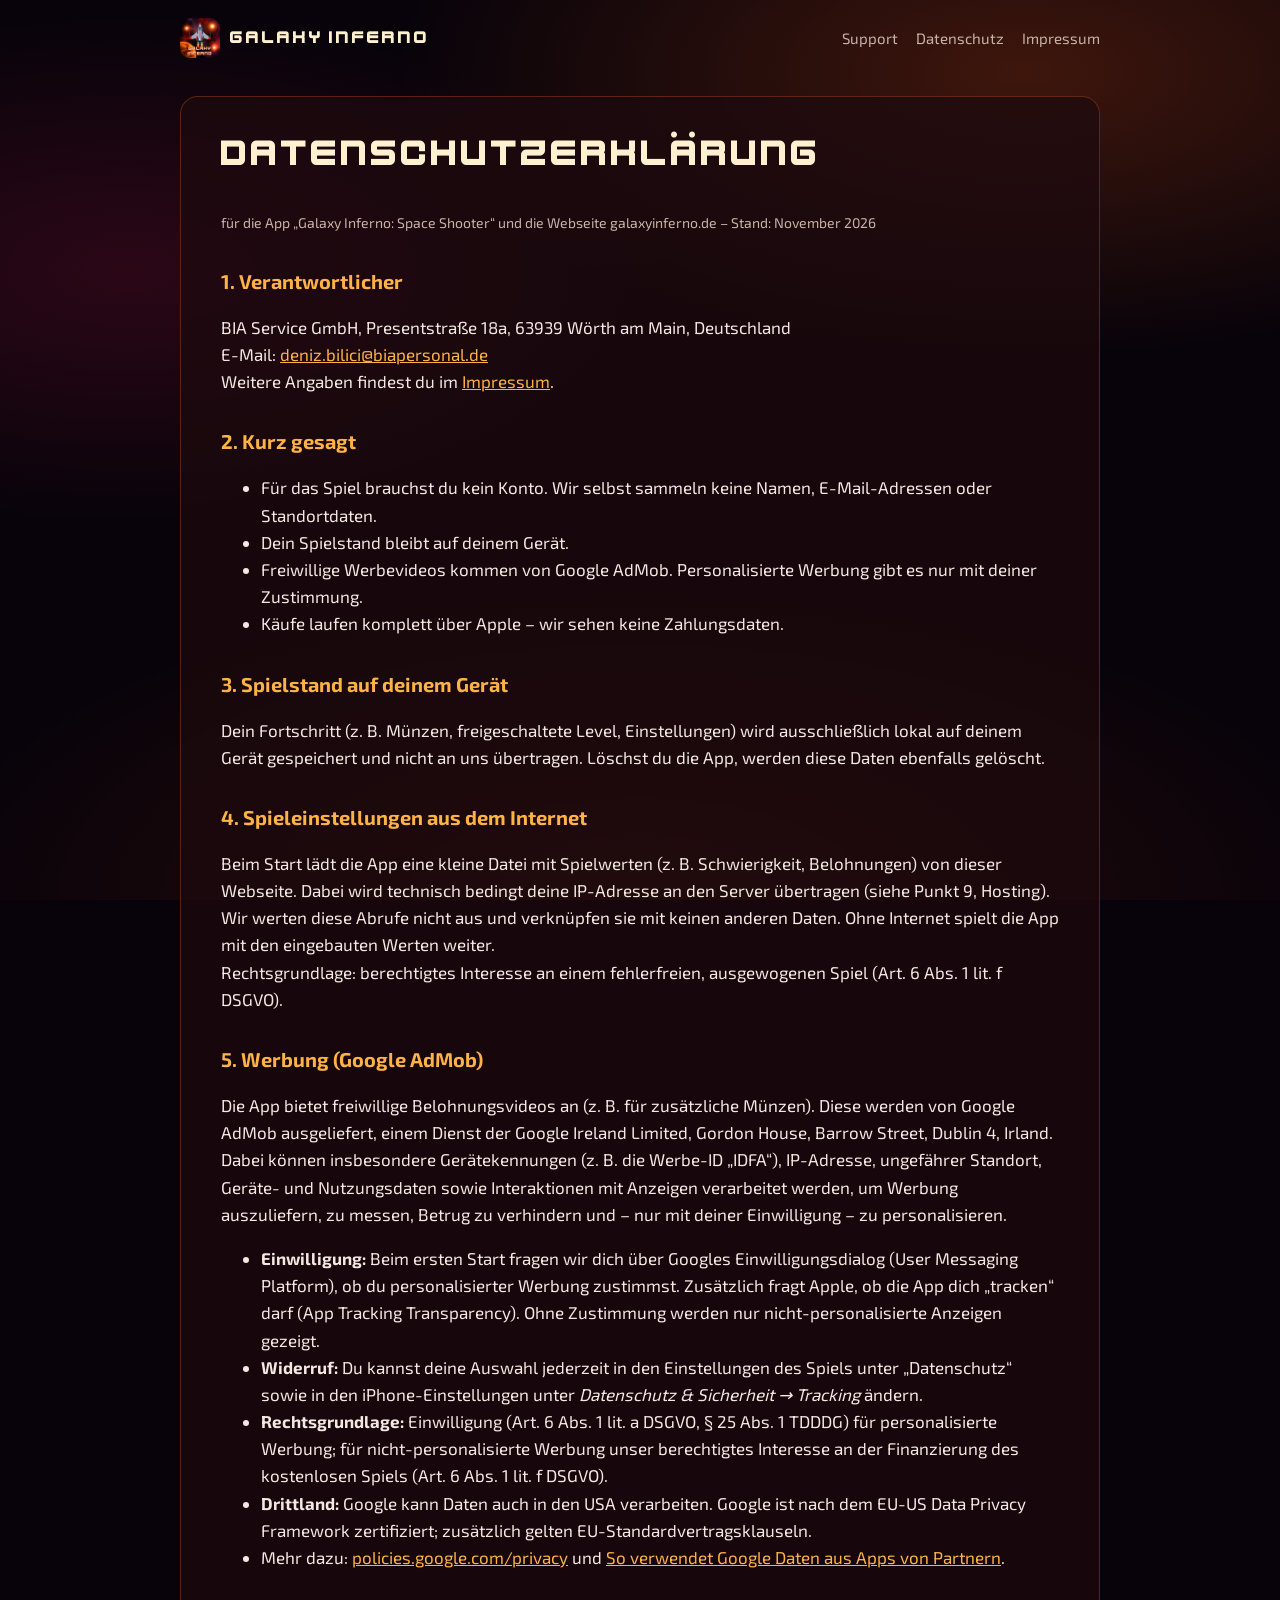
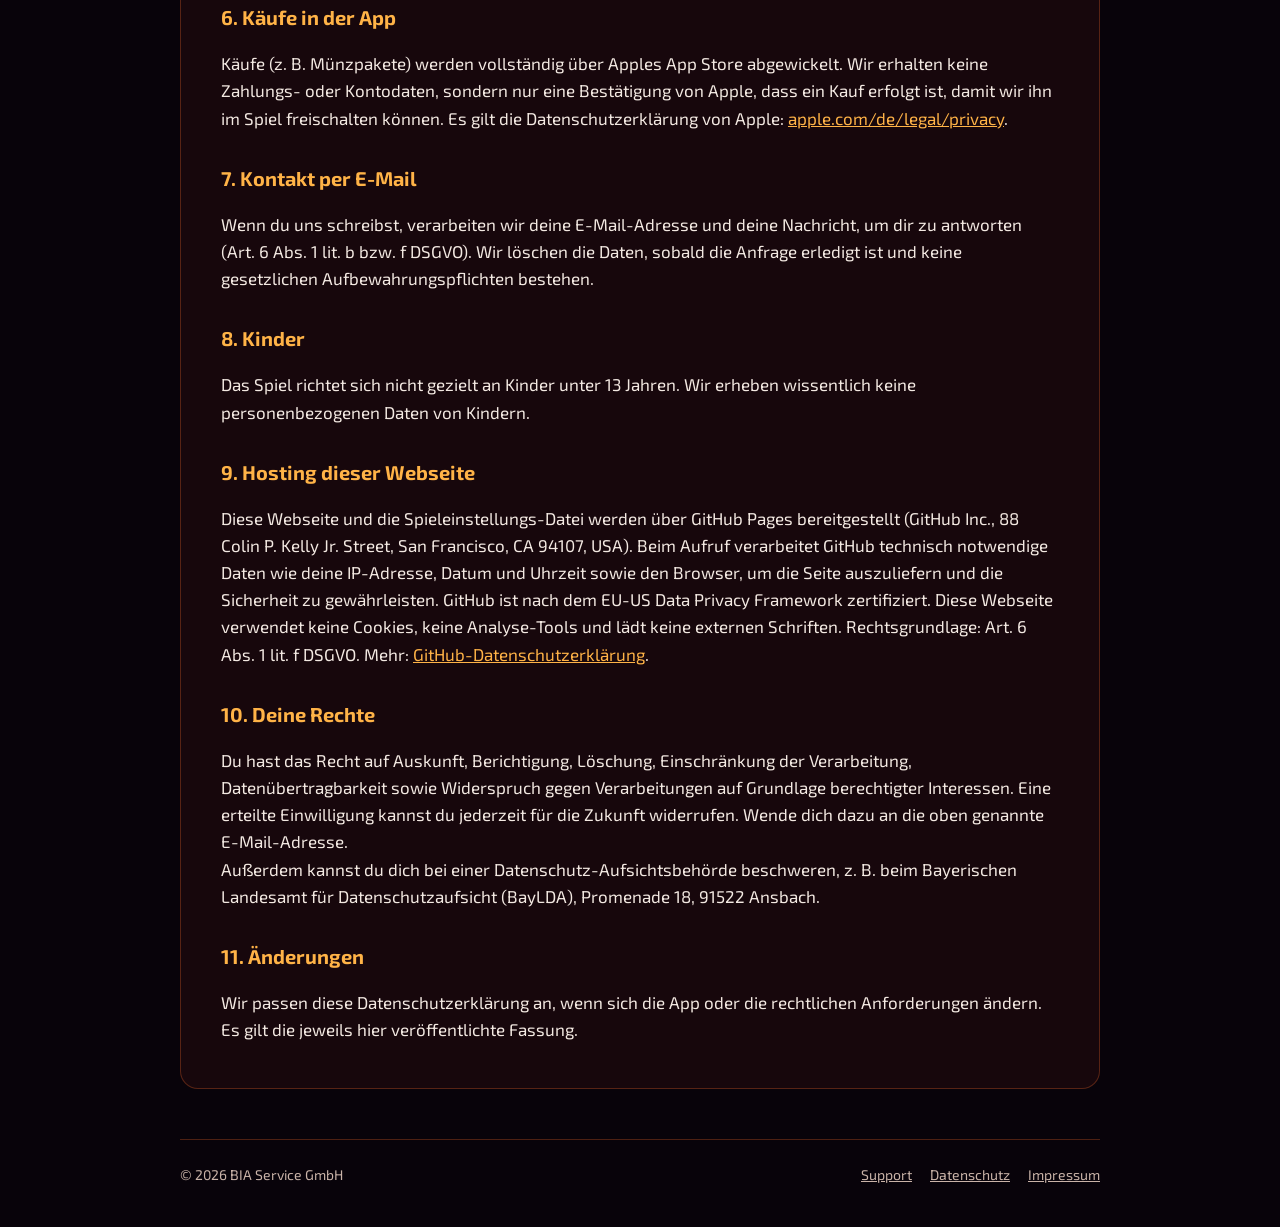
==== datenschutz.html @ a174487b "Erste Version der Webseite" ====
<!doctype html>
<html lang="de">
<head>
<meta charset="utf-8">
<meta name="viewport" content="width=device-width, initial-scale=1, viewport-fit=cover">
<title>Datenschutz – Galaxy Inferno</title>
<meta name="description" content="Datenschutzerklärung für die App und Webseite Galaxy Inferno.">
<link rel="icon" type="image/png" href="img/favicon.png">
<link rel="apple-touch-icon" href="img/apple-touch-icon.png">
<link rel="stylesheet" href="style.css">
</head>
<body>
<div class="wrap">
<nav>
  <a class="brand" href="index.html"><img src="img/apple-touch-icon.png" alt="">GALAXY INFERNO</a>
  <div class="links"><a href="support.html">Support</a><a href="datenschutz.html">Datenschutz</a><a href="impressum.html">Impressum</a></div>
</nav>

<section class="doc">
<h1>Datenschutz&shy;erklärung</h1>
<p class="small">für die App „Galaxy Inferno: Space Shooter“ und die Webseite galaxyinferno.de – Stand: November 2026</p>

<h2>1. Verantwortlicher</h2>
<p>BIA Service GmbH, Presentstraße 18a, 63939 Wörth am Main, Deutschland<br>
E-Mail: <a href="mailto:deniz.bilici@biapersonal.de">deniz.bilici@biapersonal.de</a><br>
Weitere Angaben findest du im <a href="impressum.html">Impressum</a>.</p>

<h2>2. Kurz gesagt</h2>
<ul>
<li>Für das Spiel brauchst du kein Konto. Wir selbst sammeln keine Namen, E-Mail-Adressen oder Standortdaten.</li>
<li>Dein Spielstand bleibt auf deinem Gerät.</li>
<li>Freiwillige Werbevideos kommen von Google AdMob. Personalisierte Werbung gibt es nur mit deiner Zustimmung.</li>
<li>Käufe laufen komplett über Apple – wir sehen keine Zahlungsdaten.</li>
</ul>

<h2>3. Spielstand auf deinem Gerät</h2>
<p>Dein Fortschritt (z. B. Münzen, freigeschaltete Level, Einstellungen) wird ausschließlich lokal auf deinem Gerät gespeichert und nicht an uns übertragen. Löschst du die App, werden diese Daten ebenfalls gelöscht.</p>

<h2>4. Spieleinstellungen aus dem Internet</h2>
<p>Beim Start lädt die App eine kleine Datei mit Spielwerten (z. B. Schwierigkeit, Belohnungen) von dieser Webseite. Dabei wird technisch bedingt deine IP-Adresse an den Server übertragen (siehe Punkt 9, Hosting). Wir werten diese Abrufe nicht aus und verknüpfen sie mit keinen anderen Daten. Ohne Internet spielt die App mit den eingebauten Werten weiter.<br>
Rechtsgrundlage: berechtigtes Interesse an einem fehlerfreien, ausgewogenen Spiel (Art. 6 Abs. 1 lit. f DSGVO).</p>

<h2>5. Werbung (Google AdMob)</h2>
<p>Die App bietet freiwillige Belohnungsvideos an (z. B. für zusätzliche Münzen). Diese werden von Google AdMob ausgeliefert, einem Dienst der Google Ireland Limited, Gordon House, Barrow Street, Dublin 4, Irland. Dabei können insbesondere Gerätekennungen (z. B. die Werbe-ID „IDFA“), IP-Adresse, ungefährer Standort, Geräte- und Nutzungsdaten sowie Interaktionen mit Anzeigen verarbeitet werden, um Werbung auszuliefern, zu messen, Betrug zu verhindern und – nur mit deiner Einwilligung – zu personalisieren.</p>
<ul>
<li><strong>Einwilligung:</strong> Beim ersten Start fragen wir dich über Googles Einwilligungsdialog (User Messaging Platform), ob du personalisierter Werbung zustimmst. Zusätzlich fragt Apple, ob die App dich „tracken“ darf (App Tracking Transparency). Ohne Zustimmung werden nur nicht-personalisierte Anzeigen gezeigt.</li>
<li><strong>Widerruf:</strong> Du kannst deine Auswahl jederzeit in den Einstellungen des Spiels unter „Datenschutz“ sowie in den iPhone-Einstellungen unter <em>Datenschutz &amp; Sicherheit → Tracking</em> ändern.</li>
<li><strong>Rechtsgrundlage:</strong> Einwilligung (Art. 6 Abs. 1 lit. a DSGVO, § 25 Abs. 1 TDDDG) für personalisierte Werbung; für nicht-personalisierte Werbung unser berechtigtes Interesse an der Finanzierung des kostenlosen Spiels (Art. 6 Abs. 1 lit. f DSGVO).</li>
<li><strong>Drittland:</strong> Google kann Daten auch in den USA verarbeiten. Google ist nach dem EU-US Data Privacy Framework zertifiziert; zusätzlich gelten EU-Standardvertragsklauseln.</li>
<li>Mehr dazu: <a href="https://policies.google.com/privacy" rel="noopener">policies.google.com/privacy</a> und <a href="https://policies.google.com/technologies/partner-sites" rel="noopener">So verwendet Google Daten aus Apps von Partnern</a>.</li>
</ul>

<h2>6. Käufe in der App</h2>
<p>Käufe (z. B. Münzpakete) werden vollständig über Apples App Store abgewickelt. Wir erhalten keine Zahlungs- oder Kontodaten, sondern nur eine Bestätigung von Apple, dass ein Kauf erfolgt ist, damit wir ihn im Spiel freischalten können. Es gilt die Datenschutzerklärung von Apple: <a href="https://www.apple.com/de/legal/privacy/" rel="noopener">apple.com/de/legal/privacy</a>.</p>

<h2>7. Kontakt per E-Mail</h2>
<p>Wenn du uns schreibst, verarbeiten wir deine E-Mail-Adresse und deine Nachricht, um dir zu antworten (Art. 6 Abs. 1 lit. b bzw. f DSGVO). Wir löschen die Daten, sobald die Anfrage erledigt ist und keine gesetzlichen Aufbewahrungspflichten bestehen.</p>

<h2>8. Kinder</h2>
<p>Das Spiel richtet sich nicht gezielt an Kinder unter 13 Jahren. Wir erheben wissentlich keine personenbezogenen Daten von Kindern.</p>

<h2>9. Hosting dieser Webseite</h2>
<p>Diese Webseite und die Spieleinstellungs-Datei werden über GitHub Pages bereitgestellt (GitHub Inc., 88 Colin P. Kelly Jr. Street, San Francisco, CA 94107, USA). Beim Aufruf verarbeitet GitHub technisch notwendige Daten wie deine IP-Adresse, Datum und Uhrzeit sowie den Browser, um die Seite auszuliefern und die Sicherheit zu gewährleisten. GitHub ist nach dem EU-US Data Privacy Framework zertifiziert. Diese Webseite verwendet keine Cookies, keine Analyse-Tools und lädt keine externen Schriften. Rechtsgrundlage: Art. 6 Abs. 1 lit. f DSGVO. Mehr: <a href="https://docs.github.com/de/site-policy/privacy-policies/github-general-privacy-statement" rel="noopener">GitHub-Datenschutzerklärung</a>.</p>

<h2>10. Deine Rechte</h2>
<p>Du hast das Recht auf Auskunft, Berichtigung, Löschung, Einschränkung der Verarbeitung, Datenübertragbarkeit sowie Widerspruch gegen Verarbeitungen auf Grundlage berechtigter Interessen. Eine erteilte Einwilligung kannst du jederzeit für die Zukunft widerrufen. Wende dich dazu an die oben genannte E-Mail-Adresse.<br>
Außerdem kannst du dich bei einer Datenschutz-Aufsichtsbehörde beschweren, z. B. beim Bayerischen Landesamt für Datenschutzaufsicht (BayLDA), Promenade 18, 91522 Ansbach.</p>

<h2>11. Änderungen</h2>
<p>Wir passen diese Datenschutzerklärung an, wenn sich die App oder die rechtlichen Anforderungen ändern. Es gilt die jeweils hier veröffentlichte Fassung.</p>
</section>
<footer>
  <span>© 2026 BIA Service GmbH</span>
  <span class="links"><a href="support.html">Support</a><a href="datenschutz.html">Datenschutz</a><a href="impressum.html">Impressum</a></span>
</footer>
</div>
</body>
</html>
---- style.css ----
/* Galaxy Inferno – Webseite (galaxyinferno.de). Schriften liegen lokal (keine Google-Fonts -> DSGVO). */
@font-face { font-family: "Exo 2"; src: url("fonts/Exo2.ttf") format("truetype"); font-weight: 100 900; font-display: swap; }
@font-face { font-family: "Kenvector"; src: url("fonts/kenvector_future.ttf") format("truetype"); font-display: swap; }
:root {
  --bg: #08030a;
  --panel: rgba(30, 10, 14, 0.72);
  --line: rgba(255, 110, 40, 0.28);
  --text: #f3e9e2;
  --muted: #c9b3a8;
  --fire: #ff6a1a;
  --fire2: #ffb347;
  --cream: #fff1cf;
}
* { box-sizing: border-box; }
html { color-scheme: dark; }
body {
  margin: 0;
  font-family: "Exo 2", system-ui, -apple-system, "Segoe UI", Roboto, sans-serif;
  font-size: 17px;
  line-height: 1.6;
  color: var(--text);
  background:
    radial-gradient(ellipse 70% 45% at 80% 8%, rgba(255, 90, 20, 0.22), transparent 70%),
    radial-gradient(ellipse 60% 40% at 10% 30%, rgba(150, 20, 60, 0.25), transparent 70%),
    radial-gradient(ellipse 80% 50% at 50% 100%, rgba(255, 70, 0, 0.14), transparent 70%),
    var(--bg);
  background-attachment: fixed;
  padding: 0 16px;
}
a { color: var(--fire2); }
a:hover { color: var(--cream); }
.wrap { max-width: 920px; margin: 0 auto; }
nav {
  display: flex; flex-wrap: wrap; align-items: center; justify-content: space-between; gap: 12px;
  padding: 18px 0;
}
nav .brand { display: flex; align-items: center; gap: 10px; text-decoration: none; color: var(--cream);
  font-family: "Kenvector", "Exo 2", sans-serif; font-weight: 800; letter-spacing: 0.06em; }
nav .brand img { width: 40px; height: 40px; border-radius: 10px; }
nav .links { display: flex; flex-wrap: wrap; gap: 18px; font-size: 15px; }
nav .links a { color: var(--muted); text-decoration: none; }
nav .links a:hover { color: var(--cream); }

.hero { text-align: center; padding: 40px 0 30px; }
.hero .appicon { width: 168px; height: 168px; border-radius: 38px;
  box-shadow: 0 0 60px rgba(255, 100, 20, 0.45), 0 10px 30px rgba(0, 0, 0, 0.6); }
h1.title {
  font-family: "Kenvector", "Exo 2", sans-serif; font-weight: 900;
  font-size: clamp(40px, 9vw, 76px); line-height: 1.02; margin: 28px 0 8px;
  color: var(--cream); letter-spacing: 0.04em;
  text-shadow: 0 0 2px #d9420a, 0 0 18px rgba(255, 90, 20, 0.8), 0 0 42px rgba(255, 60, 0, 0.5);
}
.sub { font-size: 20px; color: var(--fire2); font-weight: 600; margin: 0 0 18px; }
.lead { max-width: 620px; margin: 0 auto 28px; color: var(--muted); }
.btn {
  display: inline-block; padding: 14px 28px; border-radius: 14px; font-weight: 700; font-size: 18px;
  text-decoration: none; color: #1a0600; background: linear-gradient(180deg, var(--fire2), var(--fire));
  box-shadow: 0 0 24px rgba(255, 106, 26, 0.5);
}
.btn.soon { background: rgba(255, 255, 255, 0.08); color: var(--muted); box-shadow: none; border: 1px solid var(--line); }

.shots { display: grid; grid-template-columns: repeat(3, 1fr); gap: 16px; margin: 40px 0; }
.shots img { width: 100%; border-radius: 18px; border: 1px solid var(--line); box-shadow: 0 10px 30px rgba(0,0,0,0.5); }
@media (max-width: 640px) { .shots { grid-template-columns: 1fr 1fr; } .shots img:nth-child(3) { display: none; } }

.features { display: grid; grid-template-columns: repeat(auto-fit, minmax(240px, 1fr)); gap: 16px; margin: 30px 0 50px; }
.card { background: var(--panel); border: 1px solid var(--line); border-radius: 16px; padding: 18px 20px; }
.card h3 { margin: 0 0 6px; color: var(--cream); font-size: 18px; }
.card p { margin: 0; color: var(--muted); font-size: 15px; }

.doc { background: var(--panel); border: 1px solid var(--line); border-radius: 18px; padding: 28px clamp(18px, 4vw, 40px); margin: 20px 0 50px; }
.doc h1 { font-family: "Kenvector", "Exo 2", sans-serif; color: var(--cream); font-size: clamp(26px, 5vw, 36px); margin-top: 0; }
.doc h2 { color: var(--fire2); font-size: 20px; margin-top: 30px; }
.doc p, .doc li { color: var(--text); }
.doc .small { color: var(--muted); font-size: 14px; }

footer { border-top: 1px solid var(--line); padding: 24px 0 40px; color: var(--muted); font-size: 14px;
  display: flex; flex-wrap: wrap; gap: 8px 22px; justify-content: space-between; }
footer .links { display: flex; flex-wrap: wrap; gap: 18px; }
footer a { color: var(--muted); }
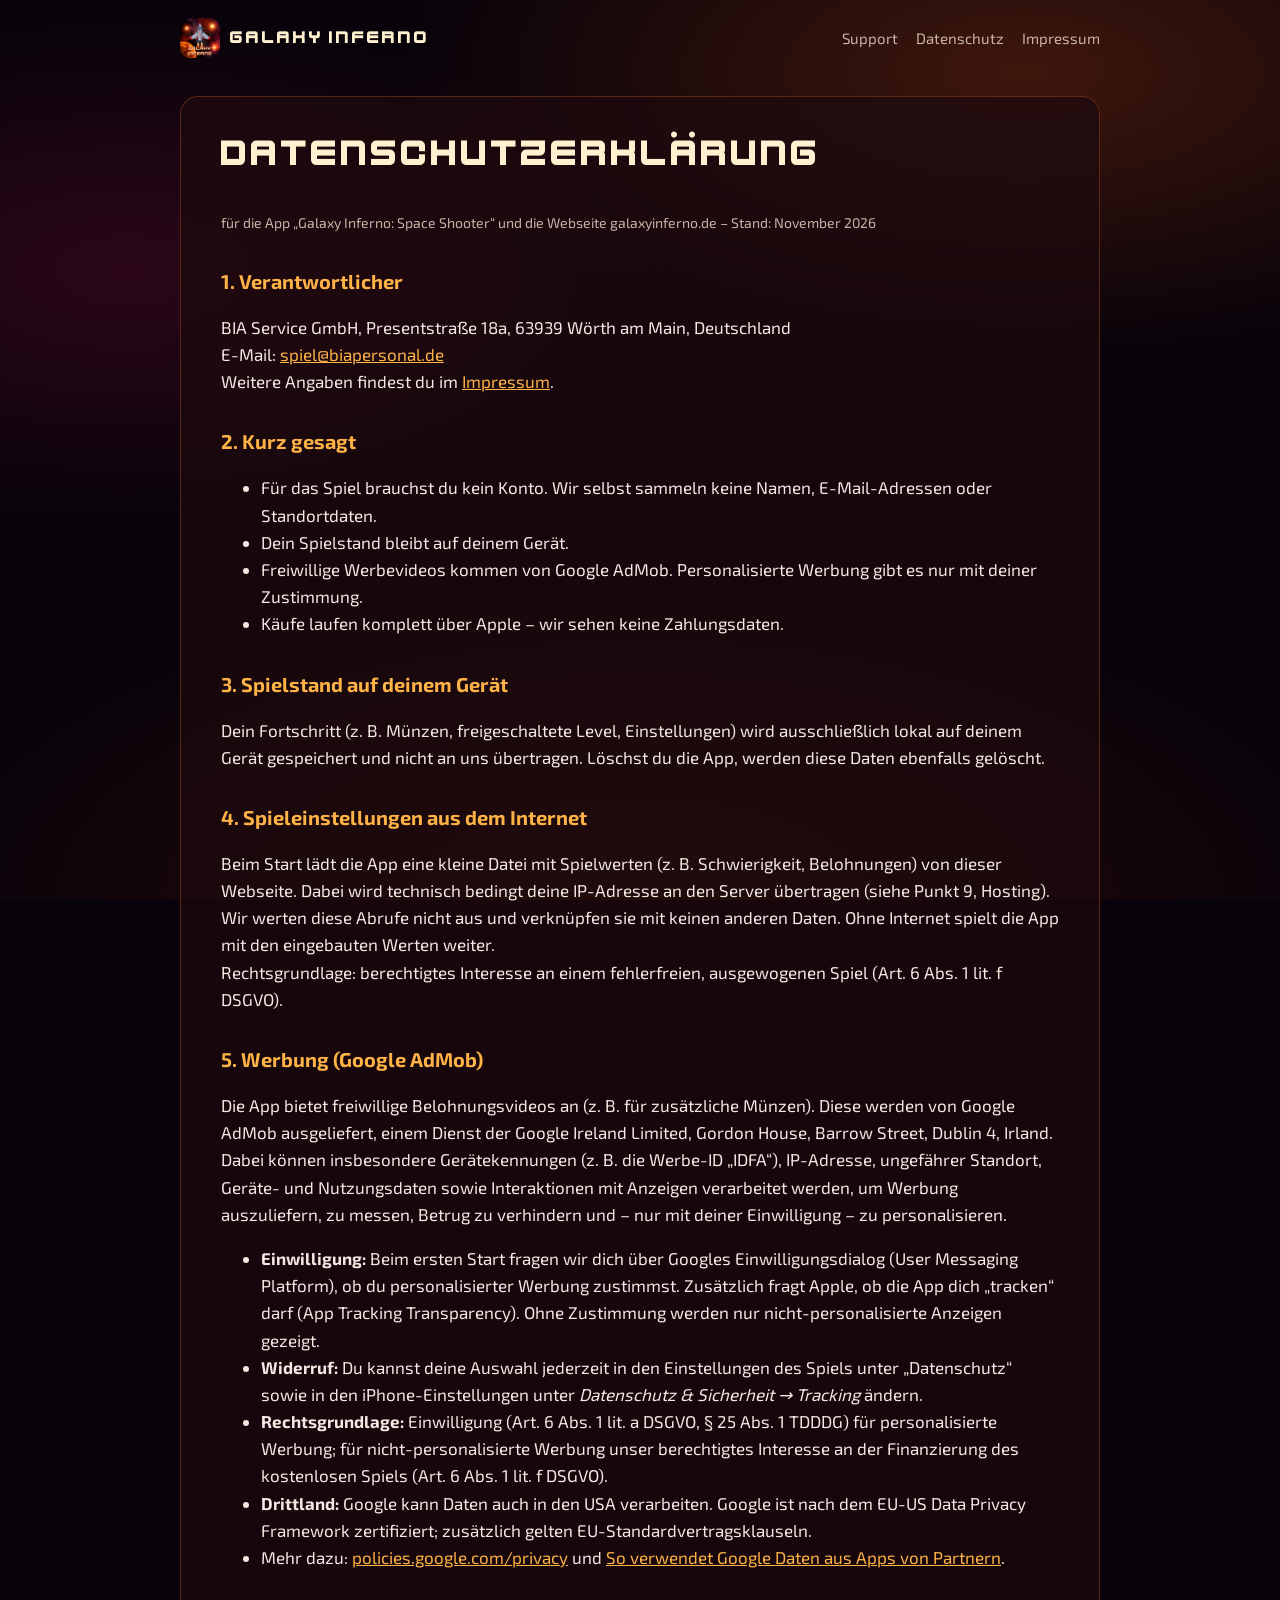
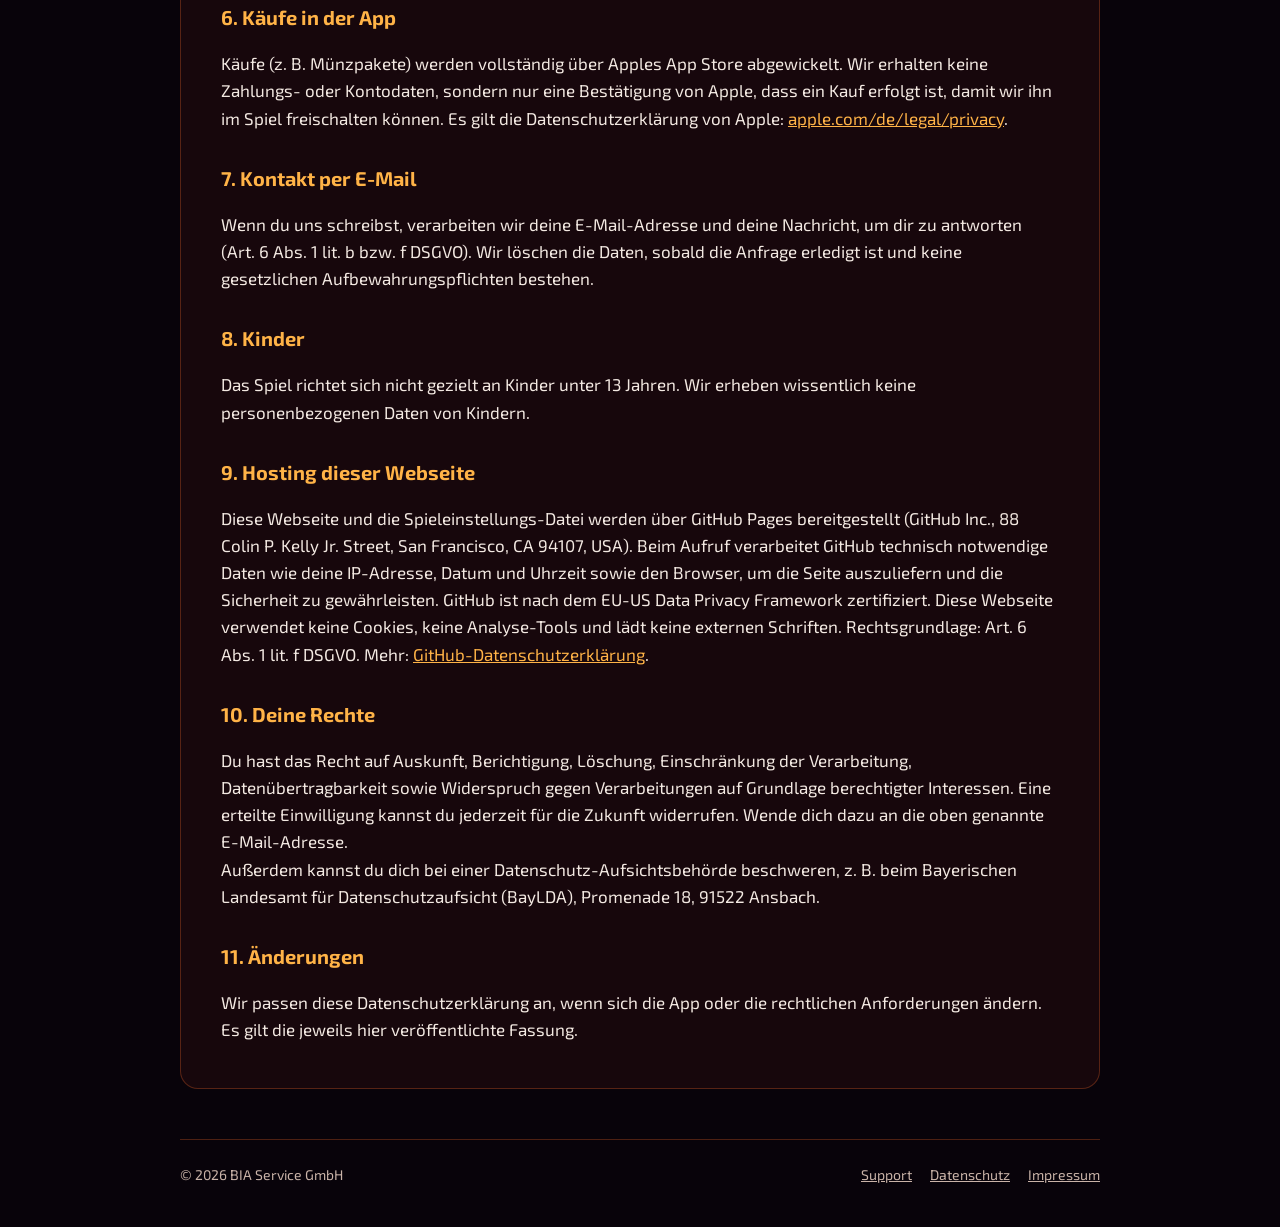
==== commit 82518e11: "Kontakt-Adresse spiel@biapersonal.de" ====
--- a/datenschutz.html
+++ b/datenschutz.html
@@ -22,7 +22,7 @@
 
 <h2>1. Verantwortlicher</h2>
 <p>BIA Service GmbH, Presentstraße 18a, 63939 Wörth am Main, Deutschland<br>
-E-Mail: <a href="mailto:deniz.bilici@biapersonal.de">deniz.bilici@biapersonal.de</a><br>
+E-Mail: <a href="mailto:spiel@biapersonal.de">spiel@biapersonal.de</a><br>
 Weitere Angaben findest du im <a href="impressum.html">Impressum</a>.</p>
 
 <h2>2. Kurz gesagt</h2>
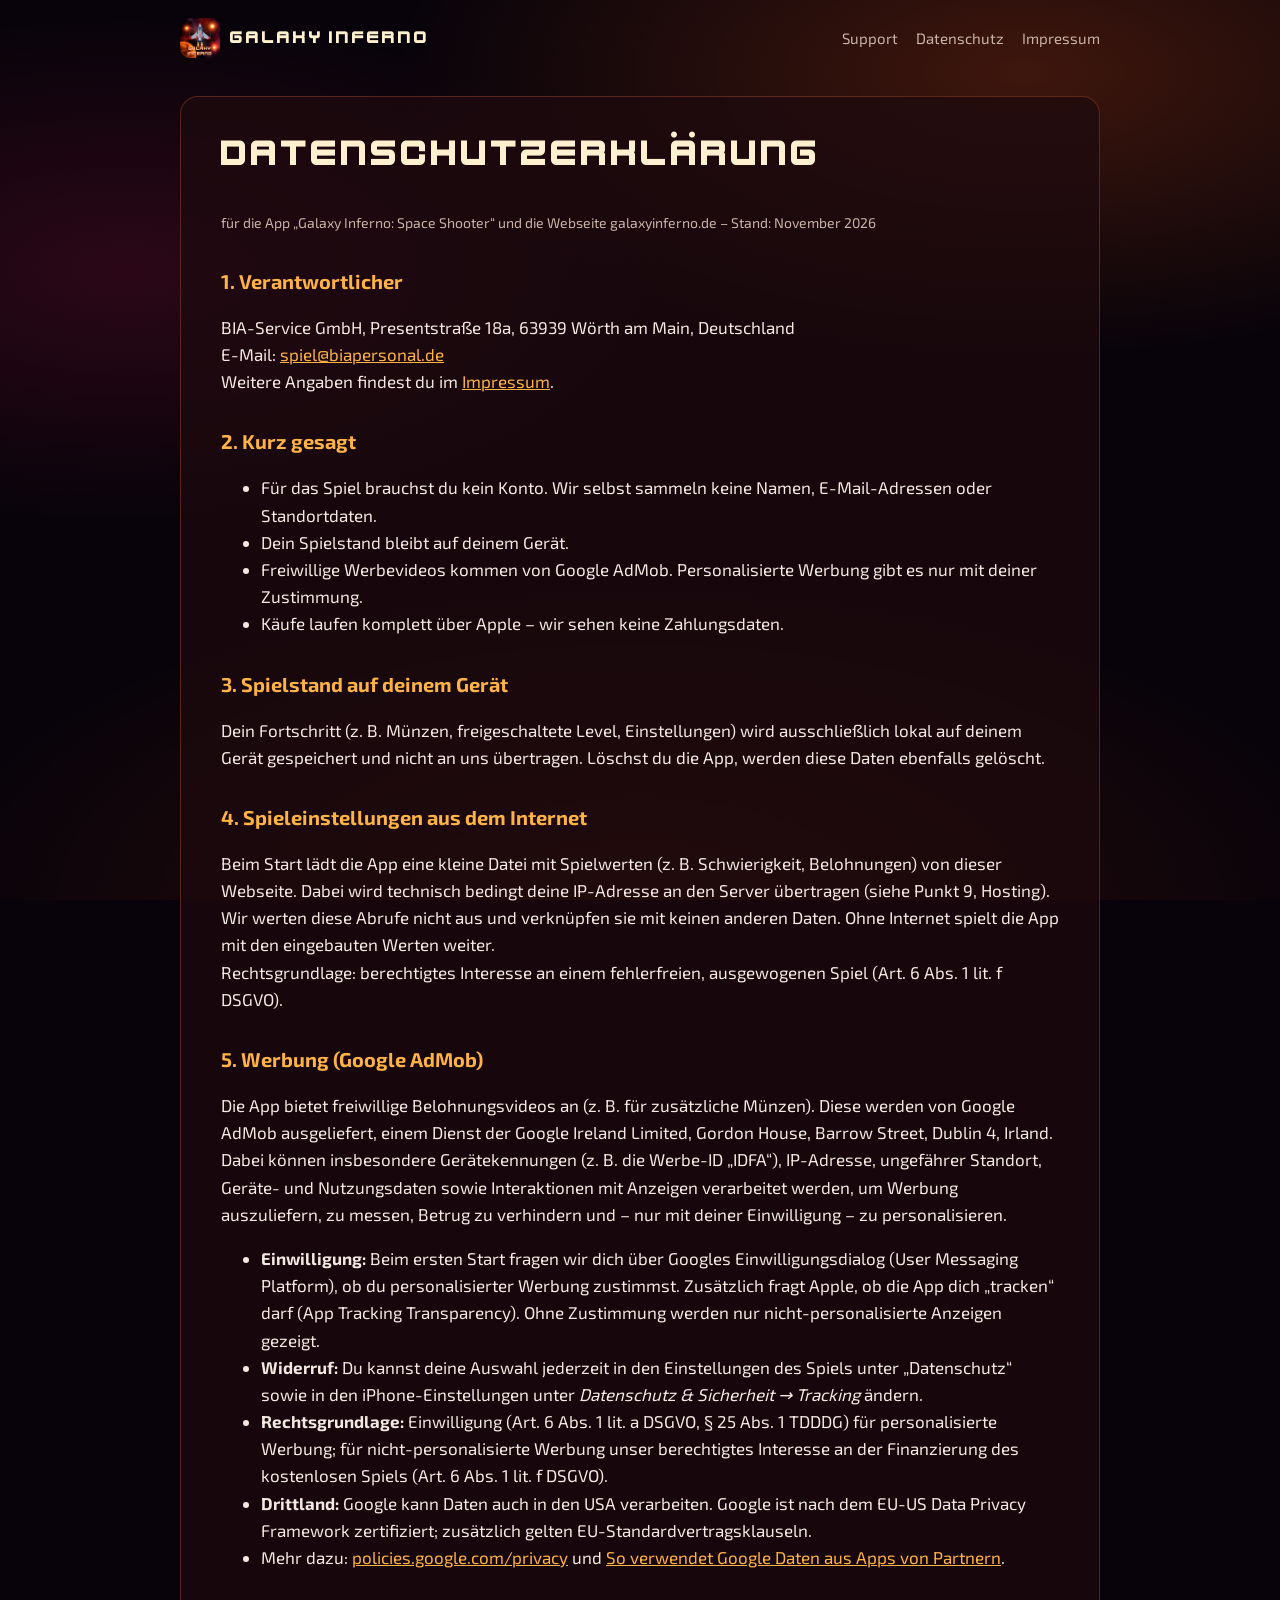
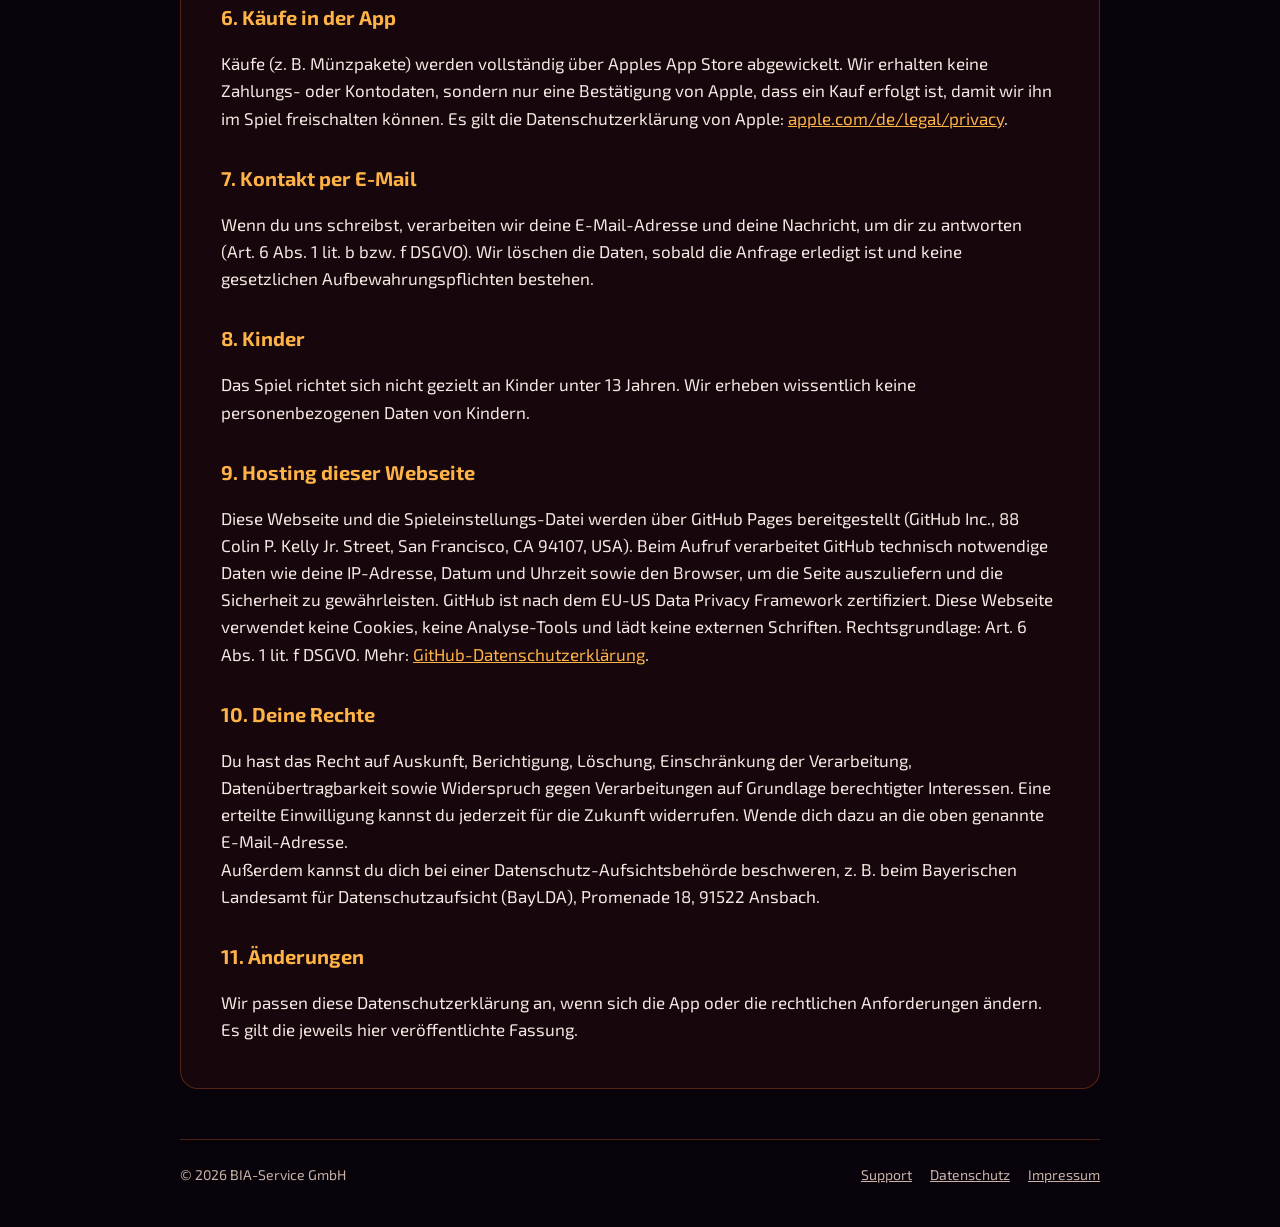
==== commit 2b6a9473: "Firmenname wie im Handelsregister: BIA-Service GmbH" ====
--- a/datenschutz.html
+++ b/datenschutz.html
@@ -21,7 +21,7 @@
 <p class="small">für die App „Galaxy Inferno: Space Shooter“ und die Webseite galaxyinferno.de – Stand: November 2026</p>
 
 <h2>1. Verantwortlicher</h2>
-<p>BIA Service GmbH, Presentstraße 18a, 63939 Wörth am Main, Deutschland<br>
+<p>BIA-Service GmbH, Presentstraße 18a, 63939 Wörth am Main, Deutschland<br>
 E-Mail: <a href="mailto:spiel@biapersonal.de">spiel@biapersonal.de</a><br>
 Weitere Angaben findest du im <a href="impressum.html">Impressum</a>.</p>
 
@@ -70,7 +70,7 @@
 <p>Wir passen diese Datenschutzerklärung an, wenn sich die App oder die rechtlichen Anforderungen ändern. Es gilt die jeweils hier veröffentlichte Fassung.</p>
 </section>
 <footer>
-  <span>© 2026 BIA Service GmbH</span>
+  <span>© 2026 BIA-Service GmbH</span>
   <span class="links"><a href="support.html">Support</a><a href="datenschutz.html">Datenschutz</a><a href="impressum.html">Impressum</a></span>
 </footer>
 </div>
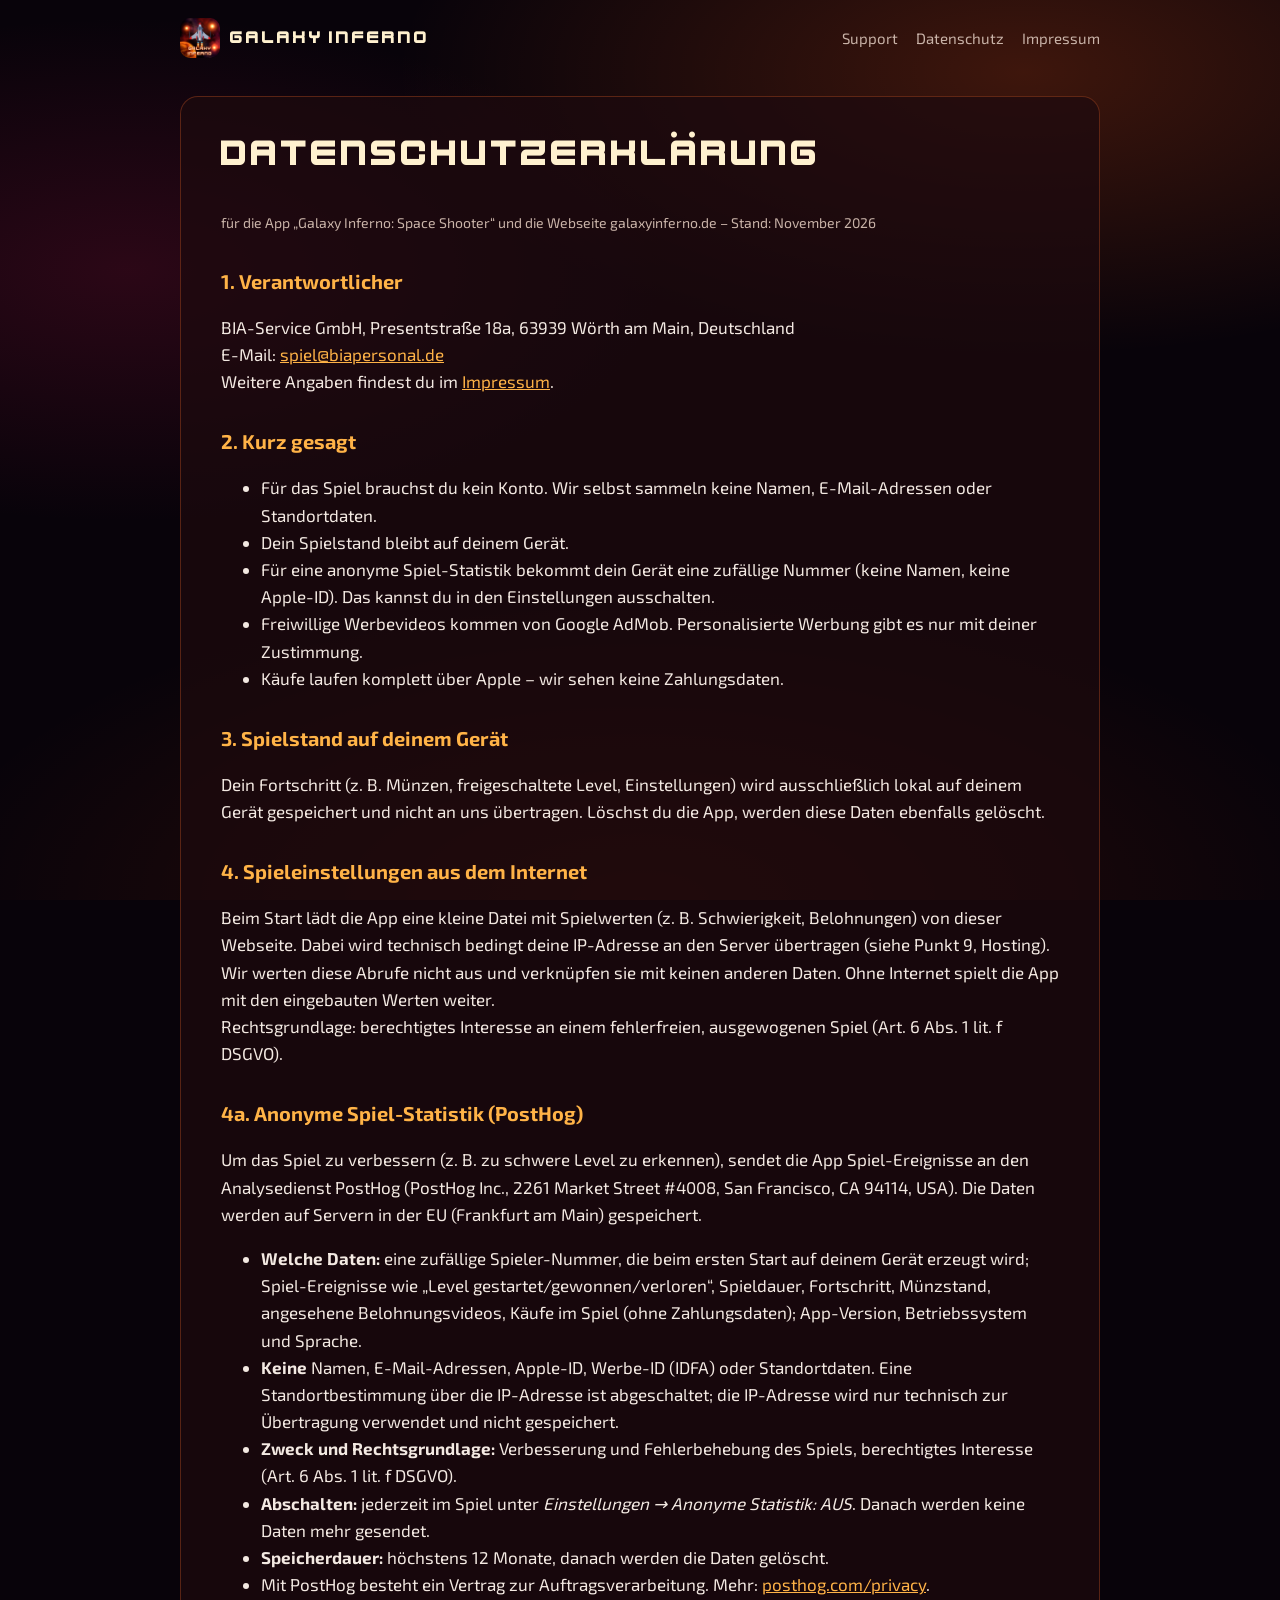
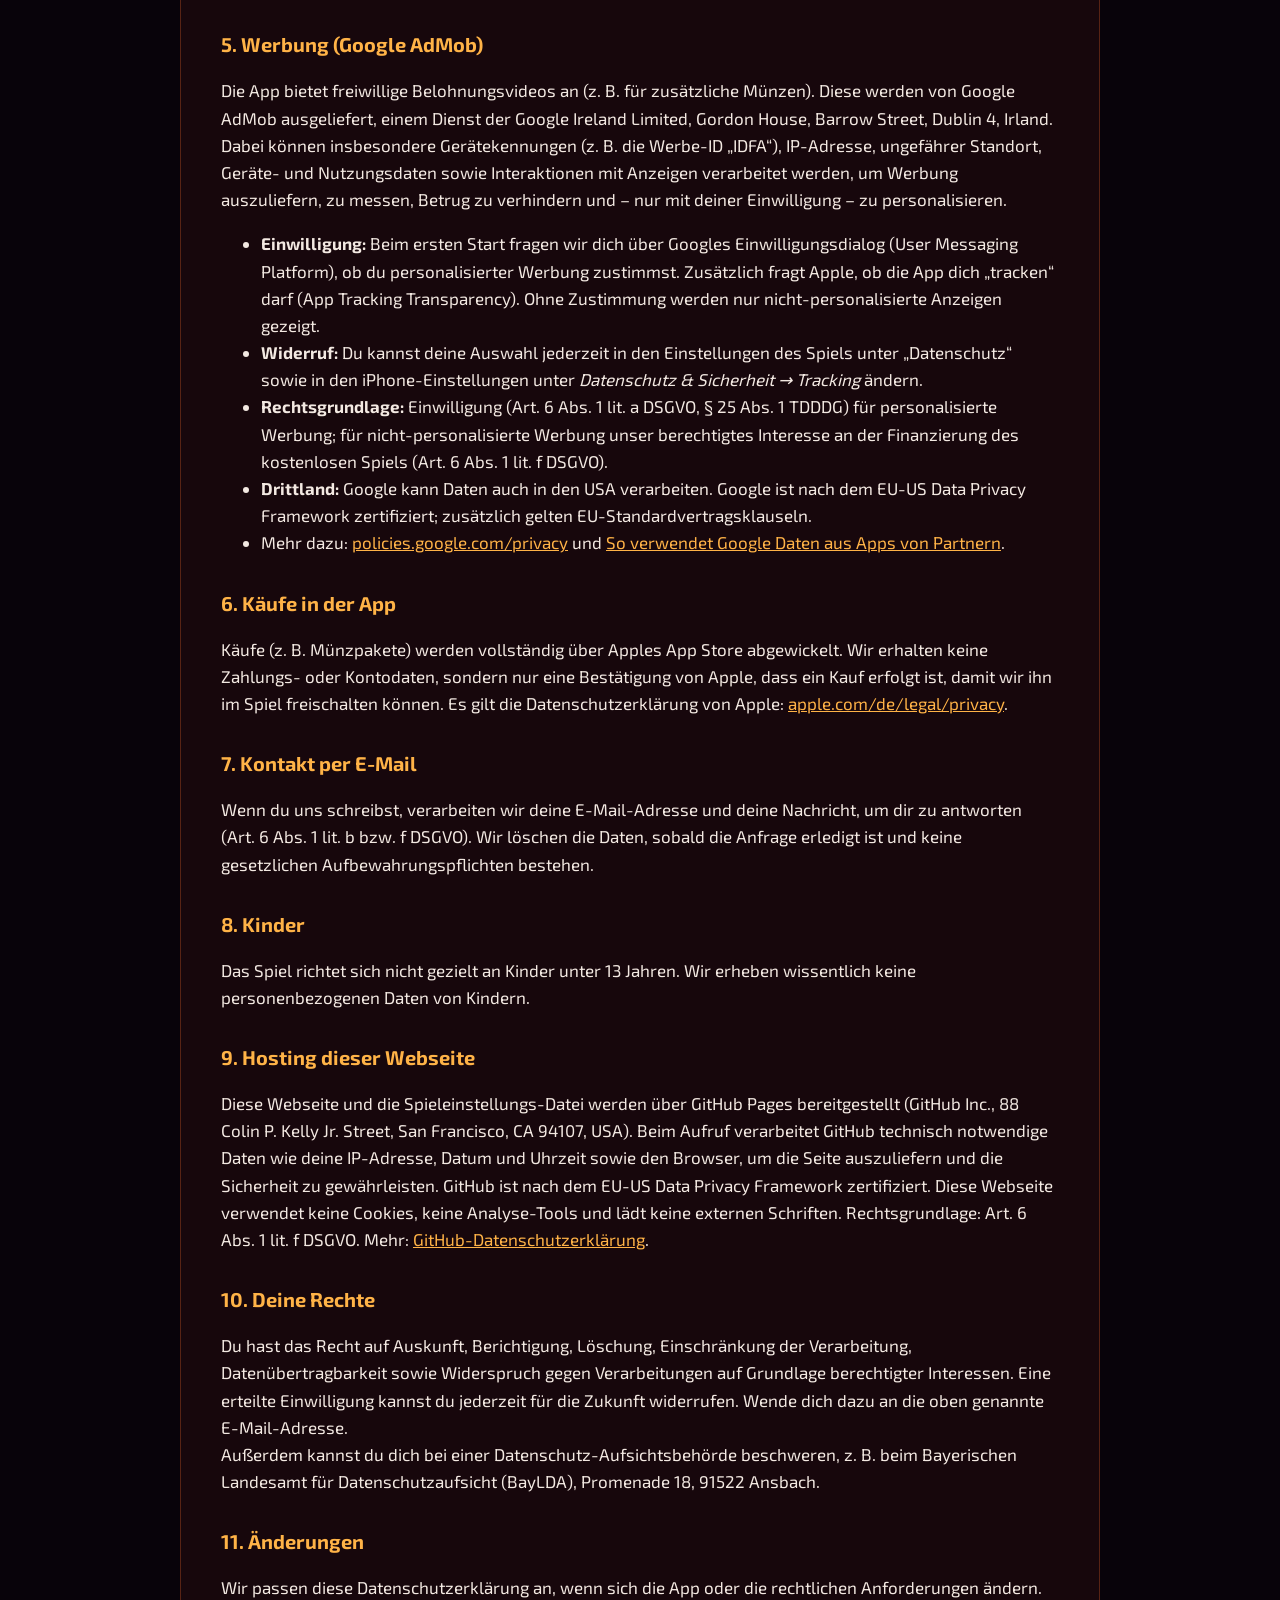
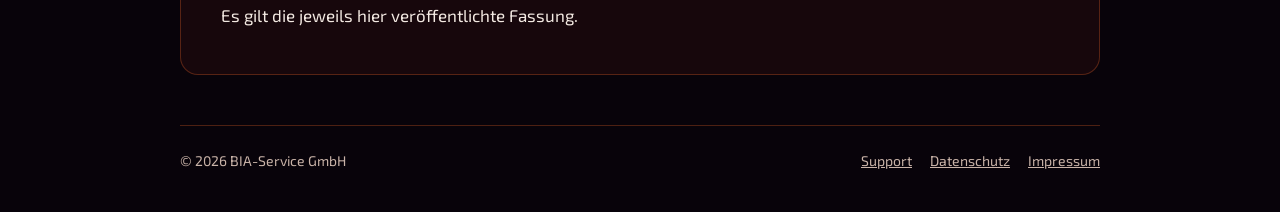
==== commit 803e04e4: "Datenschutz: anonyme Spiel-Statistik (PostHog EU)" ====
--- a/datenschutz.html
+++ b/datenschutz.html
@@ -29,6 +29,7 @@
 <ul>
 <li>Für das Spiel brauchst du kein Konto. Wir selbst sammeln keine Namen, E-Mail-Adressen oder Standortdaten.</li>
 <li>Dein Spielstand bleibt auf deinem Gerät.</li>
+<li>Für eine anonyme Spiel-Statistik bekommt dein Gerät eine zufällige Nummer (keine Namen, keine Apple-ID). Das kannst du in den Einstellungen ausschalten.</li>
 <li>Freiwillige Werbevideos kommen von Google AdMob. Personalisierte Werbung gibt es nur mit deiner Zustimmung.</li>
 <li>Käufe laufen komplett über Apple – wir sehen keine Zahlungsdaten.</li>
 </ul>
@@ -39,6 +40,17 @@
 <h2>4. Spieleinstellungen aus dem Internet</h2>
 <p>Beim Start lädt die App eine kleine Datei mit Spielwerten (z. B. Schwierigkeit, Belohnungen) von dieser Webseite. Dabei wird technisch bedingt deine IP-Adresse an den Server übertragen (siehe Punkt 9, Hosting). Wir werten diese Abrufe nicht aus und verknüpfen sie mit keinen anderen Daten. Ohne Internet spielt die App mit den eingebauten Werten weiter.<br>
 Rechtsgrundlage: berechtigtes Interesse an einem fehlerfreien, ausgewogenen Spiel (Art. 6 Abs. 1 lit. f DSGVO).</p>
+
+<h2>4a. Anonyme Spiel-Statistik (PostHog)</h2>
+<p>Um das Spiel zu verbessern (z.&nbsp;B. zu schwere Level zu erkennen), sendet die App Spiel-Ereignisse an den Analysedienst PostHog (PostHog Inc., 2261 Market Street #4008, San Francisco, CA 94114, USA). Die Daten werden auf Servern in der EU (Frankfurt am Main) gespeichert.</p>
+<ul>
+<li><strong>Welche Daten:</strong> eine zufällige Spieler-Nummer, die beim ersten Start auf deinem Gerät erzeugt wird; Spiel-Ereignisse wie „Level gestartet/gewonnen/verloren“, Spieldauer, Fortschritt, Münzstand, angesehene Belohnungsvideos, Käufe im Spiel (ohne Zahlungsdaten); App-Version, Betriebssystem und Sprache.</li>
+<li><strong>Keine</strong> Namen, E-Mail-Adressen, Apple-ID, Werbe-ID (IDFA) oder Standortdaten. Eine Standortbestimmung über die IP-Adresse ist abgeschaltet; die IP-Adresse wird nur technisch zur Übertragung verwendet und nicht gespeichert.</li>
+<li><strong>Zweck und Rechtsgrundlage:</strong> Verbesserung und Fehlerbehebung des Spiels, berechtigtes Interesse (Art.&nbsp;6 Abs.&nbsp;1 lit.&nbsp;f DSGVO).</li>
+<li><strong>Abschalten:</strong> jederzeit im Spiel unter <em>Einstellungen → Anonyme Statistik: AUS</em>. Danach werden keine Daten mehr gesendet.</li>
+<li><strong>Speicherdauer:</strong> höchstens 12 Monate, danach werden die Daten gelöscht.</li>
+<li>Mit PostHog besteht ein Vertrag zur Auftragsverarbeitung. Mehr: <a href="https://posthog.com/privacy" rel="noopener">posthog.com/privacy</a>.</li>
+</ul>
 
 <h2>5. Werbung (Google AdMob)</h2>
 <p>Die App bietet freiwillige Belohnungsvideos an (z. B. für zusätzliche Münzen). Diese werden von Google AdMob ausgeliefert, einem Dienst der Google Ireland Limited, Gordon House, Barrow Street, Dublin 4, Irland. Dabei können insbesondere Gerätekennungen (z. B. die Werbe-ID „IDFA“), IP-Adresse, ungefährer Standort, Geräte- und Nutzungsdaten sowie Interaktionen mit Anzeigen verarbeitet werden, um Werbung auszuliefern, zu messen, Betrug zu verhindern und – nur mit deiner Einwilligung – zu personalisieren.</p>
